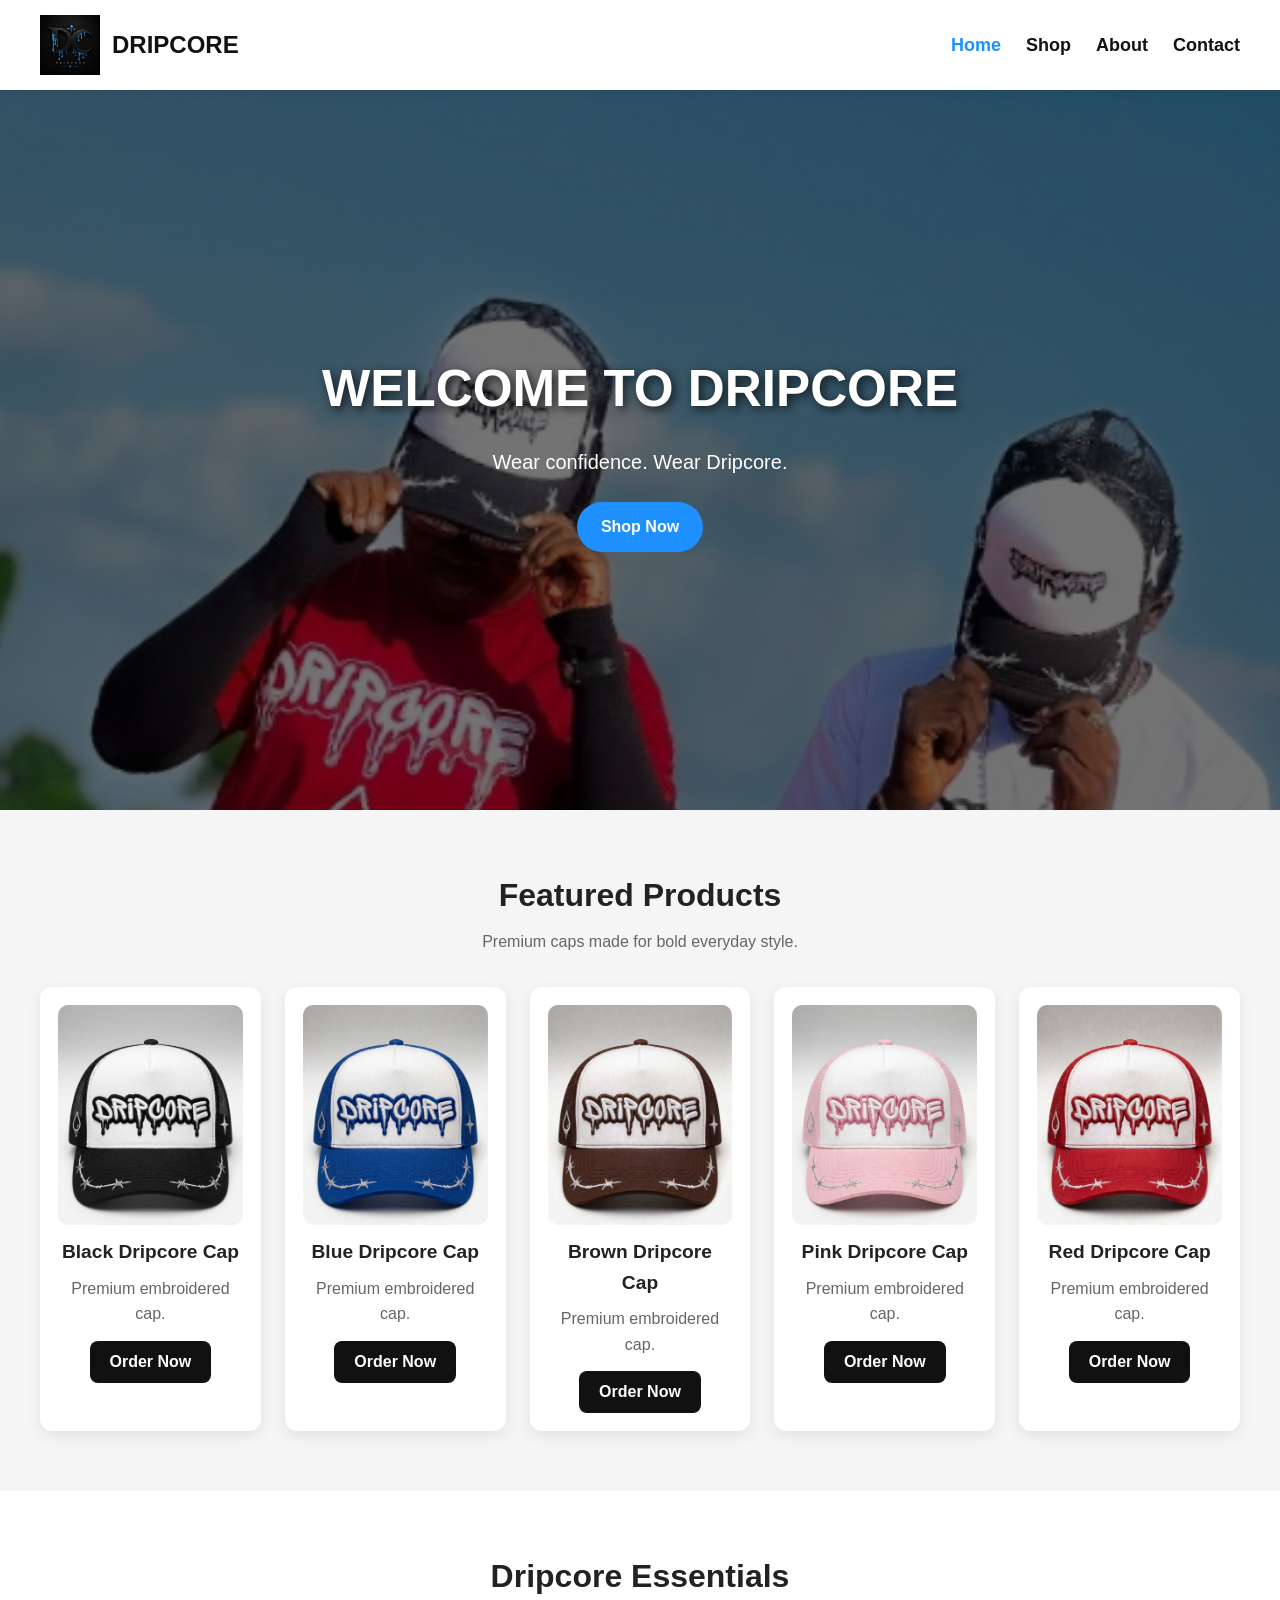
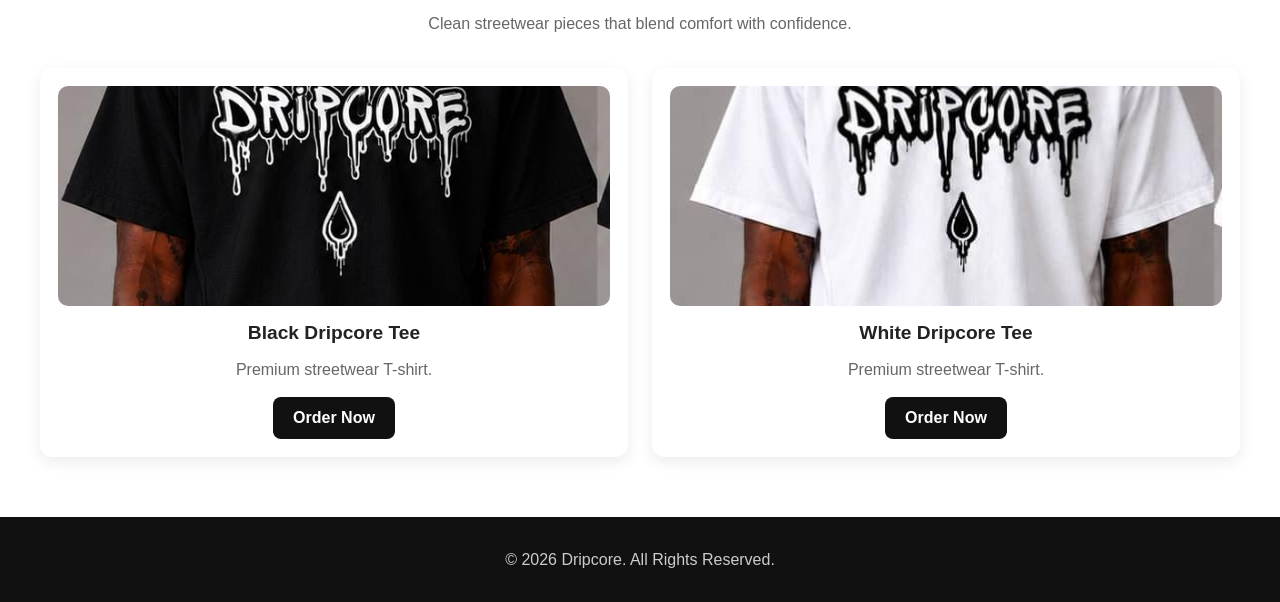
==== index.html @ 6429308c "initail commit" ====
<!DOCTYPE html>
<html lang="en">
<head>
    <meta charset="UTF-8">
    <meta name="viewport" content="width=device-width, initial-scale=1.0">
    <meta name="description" content="Dripcore brings premium streetwear caps and tees with confidence, style, and comfort.">
    <title>DRIPCORE | Premium Streetwear</title>
    <link rel="stylesheet" href="style.css">
</head>
<body>
    <nav class="navbar">
        <a href="index.html" class="logo">
            <img src="./IMAGE/LOGO.png" alt="Dripcore logo">
            <h2>DRIPCORE</h2>
        </a>
        <button class="menu-toggle" type="button" aria-label="Toggle navigation" aria-expanded="false">☰</button>
        <div class="nav-links">
            <a href="index.html" class="active">Home</a>
            <a href="shop.html">Shop</a>
            <a href="about.html">About</a>
            <a href="contact.html">Contact</a>
        </div>
    </nav>

    <header class="hero">
        <h1>WELCOME TO DRIPCORE</h1>
        <p>Wear confidence. Wear Dripcore.</p>
        <a class="hero-btn" href="shop.html">Shop Now</a>
    </header>

    <main>
        <section class="section">
            <div class="section-heading">
                <h2>Featured Products</h2>
                <p>Premium caps made for bold everyday style.</p>
            </div>
            <div class="products">
                <article class="product">
                    <img src="./IMAGE/BLACK.jpg" alt="Black Dripcore cap">
                    <h3>Black Dripcore Cap</h3>
                    <p>Premium embroidered cap.</p>
                    <button type="button" data-product="Black Dripcore Cap">Order Now</button>
                </article>
                <article class="product">
                    <img src="./IMAGE/BLUE.jpg" alt="Blue Dripcore cap">
                    <h3>Blue Dripcore Cap</h3>
                    <p>Premium embroidered cap.</p>
                    <button type="button" data-product="Blue Dripcore Cap">Order Now</button>
                </article>
                <article class="product">
                    <img src="./IMAGE/BROWN.jpg" alt="Brown Dripcore cap">
                    <h3>Brown Dripcore Cap</h3>
                    <p>Premium embroidered cap.</p>
                    <button type="button" data-product="Brown Dripcore Cap">Order Now</button>
                </article>
                <article class="product">
                    <img src="./IMAGE/PINK.jpg" alt="Pink Dripcore cap">
                    <h3>Pink Dripcore Cap</h3>
                    <p>Premium embroidered cap.</p>
                    <button type="button" data-product="Pink Dripcore Cap">Order Now</button>
                </article>
                <article class="product">
                    <img src="./IMAGE/RED.jpg" alt="Red Dripcore cap">
                    <h3>Red Dripcore Cap</h3>
                    <p>Premium embroidered cap.</p>
                    <button type="button" data-product="Red Dripcore Cap">Order Now</button>
                </article>
            </div>
        </section>

        <section class="section alt-section">
            <div class="section-heading">
                <h2>Dripcore Essentials</h2>
                <p>Clean streetwear pieces that blend comfort with confidence.</p>
            </div>
            <div class="products">
                <article class="product">
                    <img src="./IMAGE/black t.jpg" alt="Black Dripcore T-shirt">
                    <h3>Black Dripcore Tee</h3>
                    <p>Premium streetwear T-shirt.</p>
                    <button type="button" data-product="Black Dripcore Tee">Order Now</button>
                </article>
                <article class="product">
                    <img src="./IMAGE/white t.jpg" alt="White Dripcore T-shirt">
                    <h3>White Dripcore Tee</h3>
                    <p>Premium streetwear T-shirt.</p>
                    <button type="button" data-product="White Dripcore Tee">Order Now</button>
                </article>
            </div>
        </section>
    </main>

    <footer>
        <p>&copy; <span id="year"></span> Dripcore. All Rights Reserved.</p>
    </footer>

    <script src="script.js"></script>
</body>
</html>
---- style.css ----
* {
    margin: 0;
    padding: 0;
    box-sizing: border-box;
}

body {
    font-family: Arial, Helvetica, sans-serif;
    background-color: #f5f5f5;
    color: #222;
    line-height: 1.6;
}

img {
    max-width: 100%;
    display: block;
}

.navbar {
    background-color: #ffffff;
    padding: 15px 40px;
    display: flex;
    justify-content: space-between;
    align-items: center;
    box-shadow: 0 2px 10px rgba(0, 0, 0, 0.08);
    position: sticky;
    top: 0;
    z-index: 1000;
}

.logo {
    display: flex;
    align-items: center;
    gap: 12px;
    text-decoration: none;
    color: #111;
}

.logo img {
    width: 60px;
    height: 60px;
    object-fit: contain;
}

.logo h2 {
    font-size: 24px;
}

.nav-links {
    display: flex;
    gap: 25px;
    align-items: center;
}

.nav-links a {
    color: #111;
    text-decoration: none;
    font-weight: bold;
    font-size: 18px;
    transition: color 0.3s ease;
}

.nav-links a:hover,
.nav-links a.active {
    color: #1E90FF;
}

.menu-toggle {
    display: none;
    border: none;
    background: #111;
    color: #fff;
    padding: 8px 12px;
    border-radius: 6px;
    cursor: pointer;
}

.hero {
    background-image: linear-gradient(rgba(0, 0, 0, 0.55), rgba(0, 0, 0, 0.55)), url('./IMAGE/hero 3.jpg');
    background-size: cover;
    background-position: center;
    min-height: 80vh;
    display: flex;
    flex-direction: column;
    justify-content: center;
    align-items: center;
    text-align: center;
    padding: 80px 20px;
    color: white;
}

.hero h1 {
    font-size: clamp(2rem, 4vw, 3.2rem);
    margin-bottom: 16px;
    text-shadow: 3px 3px 10px rgba(0, 0, 0, 0.7);
}

.hero p {
    font-size: clamp(1rem, 2vw, 1.25rem);
    margin-bottom: 24px;
}

.hero-btn {
    display: inline-block;
    background: #1E90FF;
    color: white;
    padding: 12px 24px;
    border-radius: 999px;
    text-decoration: none;
    font-weight: bold;
}

.section {
    padding: 60px 20px;
}

.alt-section {
    background: #fff;
}

.section-heading {
    text-align: center;
    margin-bottom: 32px;
}

.section-heading h2 {
    font-size: 2rem;
    margin-bottom: 8px;
}

.section-heading p {
    color: #666;
}

.products {
    display: grid;
    grid-template-columns: repeat(auto-fit, minmax(220px, 1fr));
    gap: 24px;
    max-width: 1200px;
    margin: 0 auto;
}

.product {
    background: white;
    border-radius: 12px;
    padding: 18px;
    box-shadow: 0 5px 15px rgba(0, 0, 0, 0.08);
    text-align: center;
}

.product img {
    width: 100%;
    height: 220px;
    object-fit: cover;
    border-radius: 10px;
    margin-bottom: 12px;
}

.product h3 {
    font-size: 1.2rem;
    margin-bottom: 8px;
}

.product p {
    color: #666;
    margin-bottom: 14px;
}

.product button,
.contact button {
    background: #111;
    color: white;
    border: none;
    padding: 12px 20px;
    border-radius: 8px;
    font-size: 16px;
    font-weight: bold;
    cursor: pointer;
    transition: background 0.3s ease;
}

.product button:hover,
.contact button:hover {
    background: #1E90FF;
}

.product button.is-selected {
    background: #16a34a;
}

.page-content {
    padding: 40px 20px 80px;
}

.about,
.contact {
    max-width: 800px;
    margin: 0 auto;
    background: #fff;
    padding: 30px;
    border-radius: 12px;
    box-shadow: 0 5px 15px rgba(0, 0, 0, 0.06);
}

.about h1,
.contact h1 {
    font-size: 2rem;
    margin-bottom: 16px;
    text-align: center;
}

.about h2 {
    margin-top: 20px;
    margin-bottom: 8px;
}

.about p,
.contact p {
    color: #555;
    margin-bottom: 12px;
}

.contact form {
    display: flex;
    flex-direction: column;
    gap: 10px;
    margin-top: 24px;
}

.contact input,
.contact textarea {
    width: 100%;
    padding: 12px;
    border: 1px solid #ccc;
    border-radius: 8px;
    font-size: 16px;
}

.form-message {
    min-height: 1.5em;
    color: #16a34a;
    font-weight: bold;
}

footer {
    background-color: #111;
    color: white;
    text-align: center;
    padding: 30px 20px;
}

footer p {
    font-size: 16px;
    color: #ccc;
}

@media (max-width: 768px) {
    .navbar {
        padding: 15px 20px;
        flex-wrap: wrap;
    }

    .menu-toggle {
        display: block;
    }

    .nav-links {
        display: none;
        width: 100%;
        flex-direction: column;
        align-items: flex-start;
        padding-top: 12px;
    }

    .nav-links.active {
        display: flex;
    }

    .hero {
        min-height: 70vh;
    }

    .section {
        padding: 50px 16px;
    }

    .about,
    .contact {
        padding: 24px 18px;
    }
}

@media (max-width: 480px) {
    .logo h2 {
        font-size: 20px;
    }

    .hero h1 {
        font-size: 2rem;
    }

    .section-heading h2 {
        font-size: 1.6rem;
    }
}
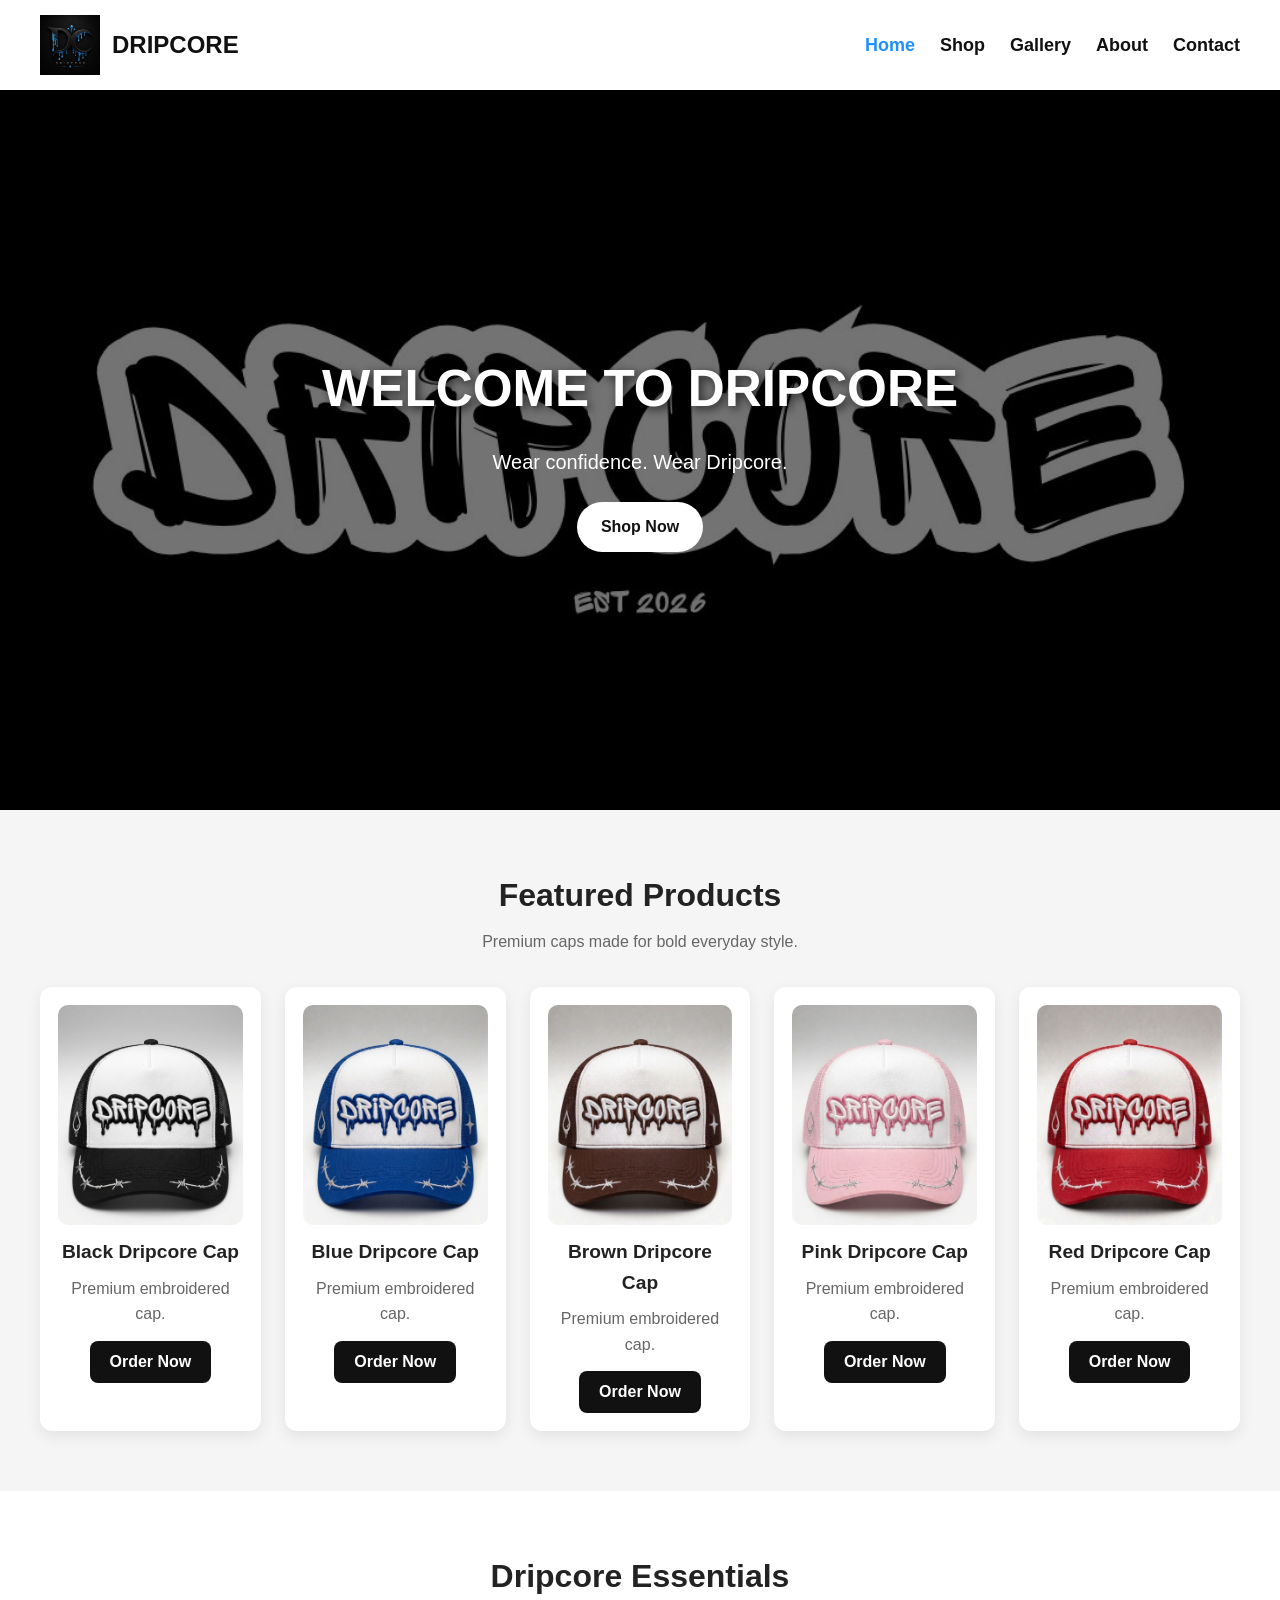
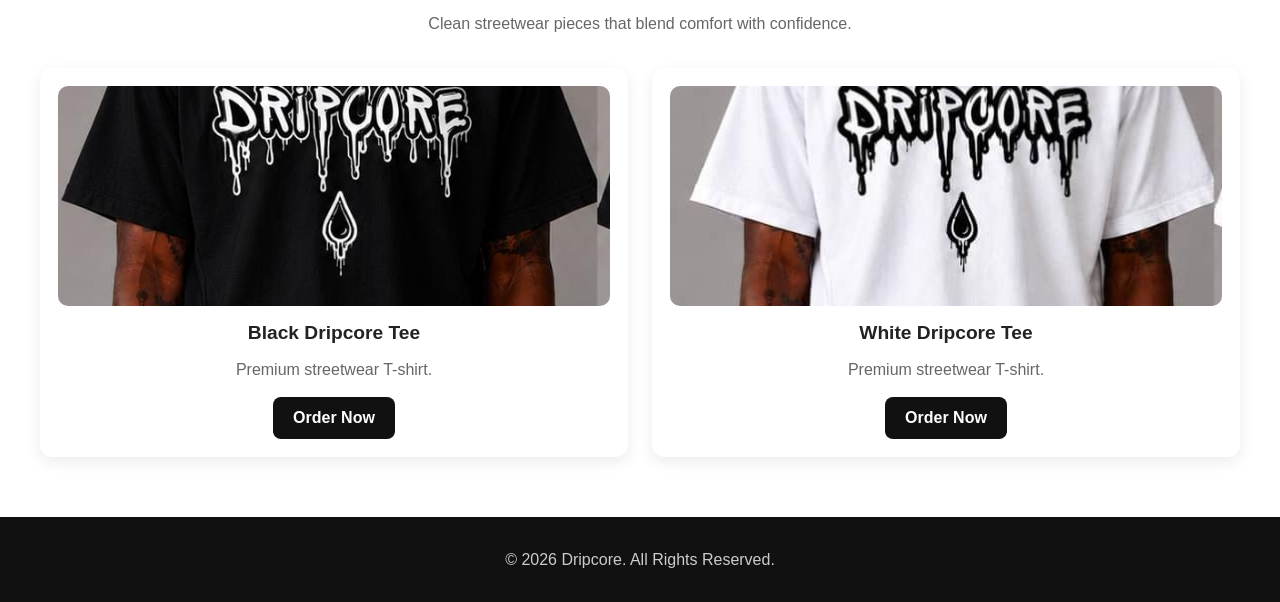
==== commit d7f45f3c: "Add gallery and site updates" ====
--- a/index.html
+++ b/index.html
@@ -17,6 +17,7 @@
         <div class="nav-links">
             <a href="index.html" class="active">Home</a>
             <a href="shop.html">Shop</a>
+            <a href="gallery.html">Gallery</a>
             <a href="about.html">About</a>
             <a href="contact.html">Contact</a>
         </div>
--- a/style.css
+++ b/style.css
@@ -76,7 +76,7 @@
 }
 
 .hero {
-    background-image: linear-gradient(rgba(0, 0, 0, 0.55), rgba(0, 0, 0, 0.55)), url('./IMAGE/hero 3.jpg');
+    background-image: linear-gradient(rgba(0, 0, 0, 0.55), rgba(0, 0, 0, 0.55)), url('./IMAGE/hero 2.jpg');
     background-size: cover;
     background-position: center;
     min-height: 80vh;
@@ -102,8 +102,8 @@
 
 .hero-btn {
     display: inline-block;
-    background: #1E90FF;
-    color: white;
+    background: #fff;
+    color: #111;
     padding: 12px 24px;
     border-radius: 999px;
     text-decoration: none;
@@ -138,6 +138,30 @@
     gap: 24px;
     max-width: 1200px;
     margin: 0 auto;
+}
+
+.gallery-grid {
+    display: grid;
+    grid-template-columns: repeat(auto-fit, minmax(220px, 1fr));
+    gap: 20px;
+    max-width: 1200px;
+    margin: 0 auto;
+}
+
+.gallery-grid img {
+    width: 100%;
+    height: 300px;
+    object-fit: contain;
+    padding: 10px;
+    background: #fff;
+    border-radius: 10px;
+    box-shadow: 0 5px 15px rgba(0, 0, 0, 0.08);
+    transition: transform 0.25s ease, box-shadow 0.25s ease;
+}
+
+.gallery-grid img:hover {
+    transform: translateY(-4px);
+    box-shadow: 0 9px 20px rgba(0, 0, 0, 0.13);
 }
 
 .product {
@@ -188,6 +212,12 @@
     background: #16a34a;
 }
 
+@media (prefers-reduced-motion: reduce) {
+    .gallery-grid img {
+        transition: none;
+    }
+}
+
 .page-content {
     padding: 40px 20px 80px;
 }
